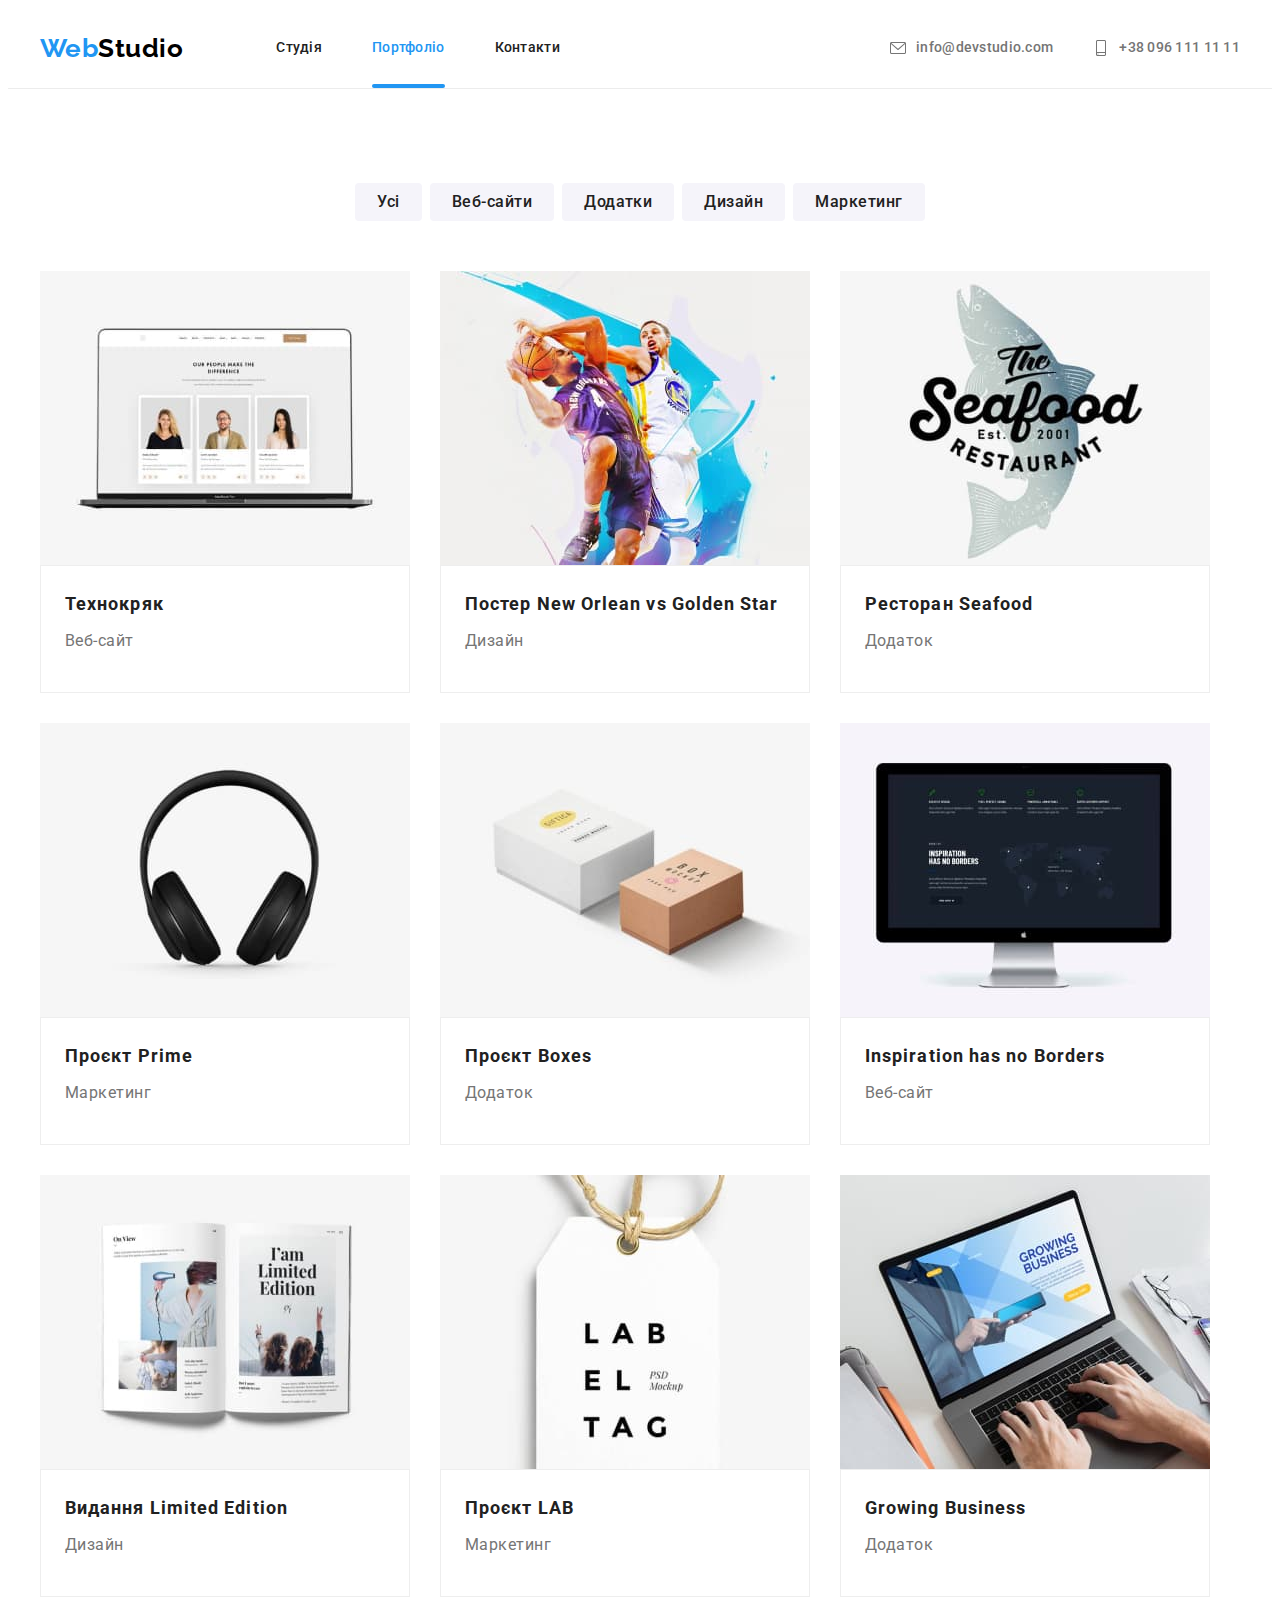
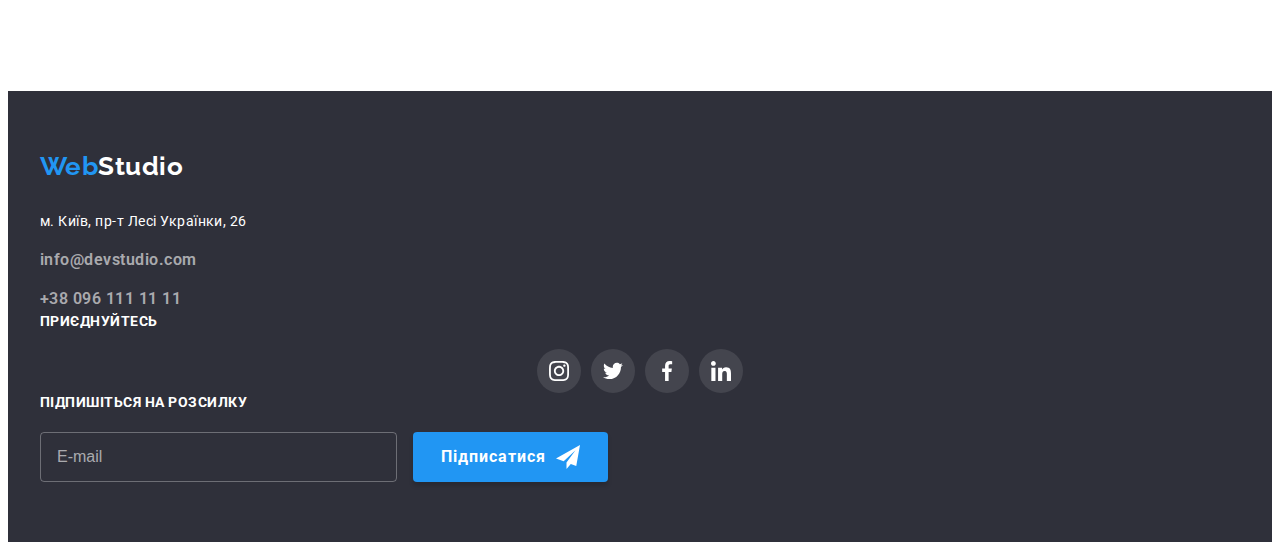
==== portfolio.html @ 21ef2dd2 "editing" ====
<!DOCTYPE html>
<html lang="uk">
  <head>
    <meta charset="UTF-8" />
    <meta http-equiv="X-UA-Compatible" content="IE=edge" />
    <meta name="viewport" content="width=device-width, initial-scale=1.0" />
    <title>Портфоліо</title>
    <link rel="preconnect" href="https://fonts.googleapis.com" />
    <link rel="preconnect" href="https://fonts.gstatic.com" crossorigin />
    <link
      href="https://fonts.googleapis.com/css2?family=Raleway:wght@700&family=Roboto:wght@400;500;700;900&display=swap"
      rel="stylesheet"
    />
    <link
      rel="stylesheet"
      href="https://cdnjs.cloudflare.com/ajax/libs/modern-normalize/1.1.0/modern-normalize.min.css"
      integrity="sha512-wpPYUAdjBVSE4KJnH1VR1HeZfpl1ub8YT/NKx4PuQ5NmX2tKuGu6U/JRp5y+Y8XG2tV+wKQpNHVUX03MfMFn9Q=="
      crossorigin="anonymous"
      referrerpolicy="no-referrer"
    />
    <link rel="stylesheet" href="./css/main.min.css" />
  </head>
  <body>
    <header class="header header--line">
      <div class="container">
        <div class="header__container">
          <nav class="header__nav">
            <a href="./index.html" class="logo"
              >Web<span class="logo__header">Studio</span></a
            >
            <ul class="header__menu">
              <li>
                <a href="./index.html" class="link header__link">Студія</a>
              </li>
              <li>
                <a
                  href="./portfolio.html"
                  class="link header__link header__link--сurrent"
                  >Портфоліо</a
                >
              </li>
              <li><a href="#" class="link header__link">Контакти</a></li>
            </ul>
          </nav>
          <ul class="header__contact">
            <li>
              <a href="mailto:info@devstudio.com" class="link link__contact">
                <svg class="header__icon" width="16" height="32">
                  <use href="./images/icons.svg#icon-envelope"></use>
                </svg>
                info@devstudio.com</a
              >
            </li>
            <li>
              <a href="tel:+380961111111" class="link link__contact">
                <svg class="header__icon" width="16" height="32">
                  <use href="./images/icons.svg#icon-smartphone"></use>
                </svg>
                +38 096 111 11 11</a
              >
            </li>
          </ul>
        </div>
      </div>
    </header>
    <main>
      <section class="section">
        <div class="container">
          <div class="portfolio">
            <h1 class="visually-hidden">Портфоліо</h1>
            <ul class="portfolio__filter">
              <li>
                <button type="button" class="portfolio__item">Усі</button>
              </li>
              <li>
                <button type="button" class="portfolio__item">Веб-сайти</button>
              </li>
              <li>
                <button type="button" class="portfolio__item">Додатки</button>
              </li>
              <li>
                <button type="button" class="portfolio__item">Дизайн</button>
              </li>
              <li>
                <button type="button" class="portfolio__item">Маркетинг</button>
              </li>
            </ul>
            <ul class="portfolio__list">
              <li>
                <a class="portfolio-link" href="">
                  <div class="portfolio-link__thumb">
                    <img
                      src="./images/laptop.jpg"
                      alt="Головна сторінка сайту на екрані ноутбуку"
                      width="370"
                      height="294"
                    />
                    <div class="portfolio-link__overlay">
                      <p>
                        Ресурс пропонує комплексні пропозиції з різним рівнем
                        функціоналу та сервісів. Все це дозволить відвідувачу
                        отримати вичерпні відомості про компанію чи приватну
                        особу.
                      </p>
                    </div>
                  </div>
                  <div class="portfolio-link__description">
                    <h2 class="portfolio-link__title">Технокряк</h2>
                    <p class="text text--broad-line">Веб-сайт</p>
                  </div>
                </a>
              </li>
              <li>
                <a class="portfolio-link" href="">
                  <div class="portfolio-link__thumb">
                    <img
                      src="./images/poster.jpg"
                      alt="Постер із зображенням двох баскетболістів"
                      width="370"
                      height="294"
                    />
                    <div class="portfolio-link__overlay">
                      <p>
                        Ресурс пропонує комплексні пропозиції з різним рівнем
                        функціоналу та сервісів. Все це дозволить відвідувачу
                        отримати вичерпні відомості про компанію чи приватну
                        особу.
                      </p>
                    </div>
                  </div>
                  <div class="portfolio-link__description">
                    <h2 class="portfolio-link__title">
                      Постер New Orlean vs Golden Star
                    </h2>
                    <p class="text text--broad-line">Дизайн</p>
                  </div>
                </a>
              </li>
              <li>
                <a class="portfolio-link" href="">
                  <div class="portfolio-link__thumb">
                    <img
                      src="./images/seafood.jpg"
                      alt="Логотип ресторану"
                      width="370"
                      height="294"
                    />
                    <div class="portfolio-link__overlay">
                      <p>
                        Ресурс пропонує комплексні пропозиції з різним рівнем
                        функціоналу та сервісів. Все це дозволить відвідувачу
                        отримати вичерпні відомості про компанію чи приватну
                        особу.
                      </p>
                    </div>
                  </div>
                  <div class="portfolio-link__description">
                    <h2 class="portfolio-link__title">Ресторан Seafood</h2>
                    <p class="text text--broad-line">Додаток</p>
                  </div>
                </a>
              </li>
              <li>
                <a class="portfolio-link" href="">
                  <div class="portfolio-link__thumb">
                    <img
                      src="./images/headphones.jpg"
                      alt="Навушники"
                      width="370"
                      height="294"
                    />
                    <div class="portfolio-link__overlay">
                      <p>
                        Ресурс пропонує комплексні пропозиції з різним рівнем
                        функціоналу та сервісів. Все це дозволить відвідувачу
                        отримати вичерпні відомості про компанію чи приватну
                        особу.
                      </p>
                    </div>
                  </div>
                  <div class="portfolio-link__description">
                    <h2 class="portfolio-link__title">Проєкт Prime</h2>
                    <p class="text text--broad-line">Маркетинг</p>
                  </div>
                </a>
              </li>
              <li>
                <a class="portfolio-link" href="">
                  <div class="portfolio-link__thumb">
                    <img
                      src="./images/boxees.jpg"
                      alt="Дві картонні коробочки"
                      width="370"
                      height="294"
                    />
                    <div class="portfolio-link__overlay">
                      <p>
                        Ресурс пропонує комплексні пропозиції з різним рівнем
                        функціоналу та сервісів. Все це дозволить відвідувачу
                        отримати вичерпні відомості про компанію чи приватну
                        особу.
                      </p>
                    </div>
                  </div>
                  <div class="portfolio-link__description">
                    <h2 class="portfolio-link__title">Проєкт Boxes</h2>
                    <p class="text text--broad-line">Додаток</p>
                  </div>
                </a>
              </li>
              <li>
                <a class="portfolio-link" href="">
                  <div class="portfolio-link__thumb">
                    <img
                      src="./images/monitor.jpg"
                      alt="Веб-сайт зображений на моніторі"
                      width="370"
                      height="294"
                    />
                    <div class="portfolio-link__overlay">
                      <p>
                        Ресурс пропонує комплексні пропозиції з різним рівнем
                        функціоналу та сервісів. Все це дозволить відвідувачу
                        отримати вичерпні відомості про компанію чи приватну
                        особу.
                      </p>
                    </div>
                  </div>
                  <div class="portfolio-link__description">
                    <h2 class="portfolio-link__title">
                      Inspiration has no Borders
                    </h2>
                    <p class="text text--broad-line">Веб-сайт</p>
                  </div>
                </a>
              </li>
              <li>
                <a class="portfolio-link" href="">
                  <div class="portfolio-link__thumb">
                    <img
                      src="./images/journal.jpg"
                      alt="Відкритий журнал"
                      width="370"
                      height="294"
                    />
                    <div class="portfolio-link__overlay">
                      <p>
                        Ресурс пропонує комплексні пропозиції з різним рівнем
                        функціоналу та сервісів. Все це дозволить відвідувачу
                        отримати вичерпні відомості про компанію чи приватну
                        особу.
                      </p>
                    </div>
                  </div>
                  <div class="portfolio-link__description">
                    <h2 class="portfolio-link__title">
                      Видання Limited Edition
                    </h2>
                    <p class="text text--broad-line">Дизайн</p>
                  </div>
                </a>
              </li>
              <li>
                <a class="portfolio-link" href="">
                  <div class="portfolio-link__thumb">
                    <img
                      src="./images/label.jpg"
                      alt="Біла етикетка"
                      width="370"
                      height="294"
                    />
                    <div class="portfolio-link__overlay">
                      <p>
                        Ресурс пропонує комплексні пропозиції з різним рівнем
                        функціоналу та сервісів. Все це дозволить відвідувачу
                        отримати вичерпні відомості про компанію чи приватну
                        особу.
                      </p>
                    </div>
                  </div>
                  <div class="portfolio-link__description">
                    <h2 class="portfolio-link__title">Проєкт LAB</h2>
                    <p class="text text--broad-line">Маркетинг</p>
                  </div>
                </a>
              </li>
              <li>
                <a class="portfolio-link" href="">
                  <div class="portfolio-link__thumb">
                    <img
                      src="./images/notebook.jpg"
                      alt="Відкритий ноутбук"
                      width="370"
                      height="294"
                    />
                    <div class="portfolio-link__overlay">
                      <p>
                        Ресурс пропонує комплексні пропозиції з різним рівнем
                        функціоналу та сервісів. Все це дозволить відвідувачу
                        отримати вичерпні відомості про компанію чи приватну
                        особу.
                      </p>
                    </div>
                  </div>
                  <div class="portfolio-link__description">
                    <h2 class="portfolio-link__title">Growing Business</h2>
                    <p class="text text--broad-line">Додаток</p>
                  </div>
                </a>
              </li>
            </ul>
          </div>
        </div>
      </section>
    </main>
    <footer class="footer">
      <div class="container footer__container">
        <div class="footer__adress">
          <a href="./index.html" class="logo footer__logo"
            >Web<span class="logo__footer">Studio</span></a
          >
          <address>
            <ul>
              <li class="footer__item">
                <a
                  href="https://www.google.com.ua/maps/place/%D0%B1%D1%83%D0%BB.+%D0%9B%D0%B5%D1%81%D0%B8+%D0%A3%D0%BA%D1%80%D0%B0%D0%B8%D0%BD%D0%BA%D0%B8,+26,+%D0%9A%D0%B8%D0%B5%D0%B2,+02000/@50.4265807,30.5361918,17z/data=!3m1!4b1!4m5!3m4!1s0x40d4cf0e033ecbe9:0x57a4dffefec77da0!8m2!3d50.4265807!4d30.5383858?hl=ru"
                  target="_blank"
                  rel="noopener noreferrer nofollow"
                  class="link link--white"
                  >м. Київ, пр-т Лесі Українки, 26</a
                >
              </li>
              <li class="footer__item">
                <a href="mailto:info@devstudio.com" class="link link--grey"
                  >info@devstudio.com</a
                >
              </li>
              <li class="footer__item">
                <a href="tel:+380961111111" class="link link--grey"
                  >+38 096 111 11 11</a
                >
              </li>
            </ul>
          </address>
        </div>
        <div class="footer-social">
          <p class="footer-description">Приєднуйтесь</p>
          <ul class="social-list">
            <li>
              <a class="icon icon--white" href="#">
                <svg width="20" height="20">
                  <use href="./images/icons.svg#icon-instagram"></use>
                </svg>
              </a>
            </li>
            <li>
              <a class="icon icon--white" href="">
                <svg width="20" height="20">
                  <use href="./images/icons.svg#icon-twitter"></use>
                </svg>
              </a>
            </li>
            <li>
              <a class="icon icon--white" href="">
                <svg width="20" height="20">
                  <use href="./images/icons.svg#icon-facebook"></use>
                </svg>
              </a>
            </li>
            <li>
              <a class="icon icon--white" href="">
                <svg width="20" height="20">
                  <use href="./images/icons.svg#icon-linkedin"></use>
                </svg>
              </a>
            </li>
          </ul>
        </div>
        <form>
          <label for="subscribe" class="footer-description"
            >Підпишіться на розсилку</label
          >
          <div class="subscribe-form">
            <input
              id="subscribe"
              type="email"
              name="email"
              placeholder="E-mail"
              class="subscribe-form__field"
            />
            <div class="button-container">
              <button
                class="primary-button primary-button--footer"
                type="submit"
              >
                Підписатися
              </button>
              <svg class="subscribe-form__icon" width="24" height="24">
                <use href="./images/icons.svg#icon-send"></use>
              </svg>
            </div>
          </div>
        </form>
      </div>
    </footer>
  </body>
</html>
---- css/main.min.css ----
:root{--color-primary: #212121;--color-secondary: #757575;--color-accent: #2196f3;--color-background: #ffffff;--white-accent: #ffffff;--secondary-background: #2f303a;--black-logo: #000;--button-background: #f5f4fa;--color-icon: #AFB1B8}.is-hidden{opacity:0;visibility:hidden;pointer-events:none}.is-hidden .modal{-webkit-transform:translate(-50%, -50%) scale(0.9);transform:translate(-50%, -50%) scale(0.9)}.visually-hidden{position:absolute;white-space:nowrap;width:1px;height:1px;overflow:hidden;border:0;padding:0;clip:rect(0 0 0 0);-webkit-clip-path:inset(50%);clip-path:inset(50%);margin:-1px}body{color:var(--color-primary);font-family:"Roboto",sans-serif;font-size:16px;font-weight:600;background-color:var(--color-background);line-height:1.17;letter-spacing:.03em}img{display:block;max-width:100%;height:auto}ul{margin:0;padding:0;list-style-type:none}h1,h2,h3,p{margin-top:0}.advantages__title{font-size:14px;text-transform:uppercase;margin-bottom:10px}.advantages__description{color:var(--color-secondary);font-size:14px;font-weight:initial;line-height:1.71;margin-bottom:0}.container{width:1200px;margin:0 auto;padding-left:15px;padding-right:15px}.subscribe-form{margin-top:20px}.subscribe-form__icon{position:absolute;right:28px;top:50%;-webkit-transform:translateY(-50%);transform:translateY(-50%);fill:var(--white-accent)}.subscribe-form__field{-webkit-box-sizing:border-box;box-sizing:border-box;color:var(--white-accent);padding:15px 16px;width:357px;height:50px;border:1px solid rgba(255,255,255,.3);border-radius:4px;background-color:inherit;margin-right:12px}.subscribe-form__field::-webkit-input-placeholder{font-size:16px;color:rgba(255,255,255,.6)}.subscribe-form__field::-moz-placeholder{font-size:16px;color:rgba(255,255,255,.6)}.subscribe-form__field:-ms-input-placeholder{font-size:16px;color:rgba(255,255,255,.6)}.subscribe-form__field::-ms-input-placeholder{font-size:16px;color:rgba(255,255,255,.6)}.subscribe-form__field::placeholder{font-size:16px;color:rgba(255,255,255,.6)}.service-form__label{font-size:12px;font-weight:400;margin-bottom:4px;letter-spacing:.01em;color:var(--color-secondary);display:block}.service-form__textarea{resize:none;min-height:120px;width:448px;padding:12px 16px;border:1px solid rgba(33,33,33,.2);border-radius:4px;margin-bottom:20px;-webkit-transition:border-color 250ms cubic-bezier(0.4, 0, 0.2, 1);transition:border-color 250ms cubic-bezier(0.4, 0, 0.2, 1)}.service-form__textarea:focus{border-color:var(--color-accent);outline:none}.service-form__textarea::-webkit-input-placeholder{font-size:12px;color:rgba(117,117,117,.5);line-height:1.17;letter-spacing:.01em}.service-form__textarea::-moz-placeholder{font-size:12px;color:rgba(117,117,117,.5);line-height:1.17;letter-spacing:.01em}.service-form__textarea:-ms-input-placeholder{font-size:12px;color:rgba(117,117,117,.5);line-height:1.17;letter-spacing:.01em}.service-form__textarea::-ms-input-placeholder{font-size:12px;color:rgba(117,117,117,.5);line-height:1.17;letter-spacing:.01em}.service-form__textarea::placeholder{font-size:12px;color:rgba(117,117,117,.5);line-height:1.17;letter-spacing:.01em}.service-form__field{position:relative;margin-bottom:10px}.service-form__icon{position:absolute;top:50%;-webkit-transform:translateY(-50%);transform:translateY(-50%);left:15px;fill:var(--color-primary);-webkit-transition:fill 250ms cubic-bezier(0.4, 0, 0.2, 1);transition:fill 250ms cubic-bezier(0.4, 0, 0.2, 1)}.service-form__input{min-height:40px;width:100%;border:1px solid rgba(33,33,33,.2);border-radius:4px;padding-left:42px;-webkit-transition:border-color 250ms cubic-bezier(0.4, 0, 0.2, 1);transition:border-color 250ms cubic-bezier(0.4, 0, 0.2, 1)}.service-form__input:focus{border-color:var(--color-accent);outline:none}.service-form__input:focus+.service-form__icon{fill:var(--color-accent)}.header--line{border-bottom:1px solid #ececec}.header__container{display:-webkit-box;display:-ms-flexbox;display:flex;-webkit-box-pack:justify;-ms-flex-pack:justify;justify-content:space-between}.header__nav,.header__contact{display:-webkit-box;display:-ms-flexbox;display:flex;-webkit-box-align:center;-ms-flex-align:center;align-items:center}.header__menu{display:-webkit-box;display:-ms-flexbox;display:flex;gap:50px}.header__contact{gap:40px}.header__link{padding:32px 0;display:block;position:relative;color:var(--color-primary)}.header__link--сurrent::after{position:absolute;content:"";bottom:0;left:0;width:100%;height:4px;background-color:var(--color-accent);border-radius:2px}.header__link,.link__contact{font-size:14px;font-weight:500;line-height:1.14;letter-spacing:.02em}.portfolio__item{background-color:var(--button-background);color:var(--color-primary);font-size:inherit;font-family:inherit;font-weight:500;line-height:1.62;letter-spacing:inherit;border-radius:4px;border:none;cursor:pointer;padding:6px 22px;-webkit-transition:background-color 250ms cubic-bezier(0.4, 0, 0.2, 1),color 250ms cubic-bezier(0.4, 0, 0.2, 1),-webkit-box-shadow 250ms cubic-bezier(0.4, 0, 0.2, 1);transition:background-color 250ms cubic-bezier(0.4, 0, 0.2, 1),color 250ms cubic-bezier(0.4, 0, 0.2, 1),-webkit-box-shadow 250ms cubic-bezier(0.4, 0, 0.2, 1);transition:background-color 250ms cubic-bezier(0.4, 0, 0.2, 1),color 250ms cubic-bezier(0.4, 0, 0.2, 1),box-shadow 250ms cubic-bezier(0.4, 0, 0.2, 1);transition:background-color 250ms cubic-bezier(0.4, 0, 0.2, 1),color 250ms cubic-bezier(0.4, 0, 0.2, 1),box-shadow 250ms cubic-bezier(0.4, 0, 0.2, 1),-webkit-box-shadow 250ms cubic-bezier(0.4, 0, 0.2, 1)}.portfolio__item:hover,.portfolio__item:focus{background-color:var(--color-accent);color:var(--white-accent);-webkit-box-shadow:0px 3px 1px rgba(0,0,0,.1),0px 1px 2px rgba(0,0,0,.08),0px 2px 2px rgba(0,0,0,.12);box-shadow:0px 3px 1px rgba(0,0,0,.1),0px 1px 2px rgba(0,0,0,.08),0px 2px 2px rgba(0,0,0,.12)}.portfolio__filter{margin-bottom:50px;display:-webkit-box;display:-ms-flexbox;display:flex;gap:8px;-webkit-box-pack:center;-ms-flex-pack:center;justify-content:center}.portfolio__list{display:-webkit-box;display:-ms-flexbox;display:flex;-ms-flex-wrap:wrap;flex-wrap:wrap;gap:30px}.portfolio-link{text-decoration:inherit;color:inherit;display:block;-webkit-transition:-webkit-box-shadow 250ms cubic-bezier(0.4, 0, 0.2, 1);transition:-webkit-box-shadow 250ms cubic-bezier(0.4, 0, 0.2, 1);transition:box-shadow 250ms cubic-bezier(0.4, 0, 0.2, 1);transition:box-shadow 250ms cubic-bezier(0.4, 0, 0.2, 1), -webkit-box-shadow 250ms cubic-bezier(0.4, 0, 0.2, 1)}.portfolio-link__description{position:relative;padding:20px 24px;border:1px solid #eee}.portfolio-link__title{font-size:18px;line-height:2;letter-spacing:.06em;margin-bottom:4px}.portfolio-link:hover,.portfolio-link:focus{-webkit-box-shadow:0px 1px 1px rgba(0,0,0,.12),0px 4px 4px rgba(0,0,0,.06),1px 4px 6px rgba(0,0,0,.16);box-shadow:0px 1px 1px rgba(0,0,0,.12),0px 4px 4px rgba(0,0,0,.06),1px 4px 6px rgba(0,0,0,.16)}.portfolio-link__thumb{position:relative;overflow:hidden}.portfolio-link__overlay{position:absolute;font-size:18px;font-weight:400;line-height:1.55;color:var(--white-accent);margin-bottom:0;left:0;top:0;height:100%;width:100%;padding:63px 24px;background-color:rgba(33,150,243,.9);-webkit-transform:translateY(100%);transform:translateY(100%);-webkit-transition:opacity 250ms cubic-bezier(0.4, 0, 0.2, 1),-webkit-transform 250ms cubic-bezier(0.4, 0, 0.2, 1);transition:opacity 250ms cubic-bezier(0.4, 0, 0.2, 1),-webkit-transform 250ms cubic-bezier(0.4, 0, 0.2, 1);transition:transform 250ms cubic-bezier(0.4, 0, 0.2, 1),opacity 250ms cubic-bezier(0.4, 0, 0.2, 1);transition:transform 250ms cubic-bezier(0.4, 0, 0.2, 1),opacity 250ms cubic-bezier(0.4, 0, 0.2, 1),-webkit-transform 250ms cubic-bezier(0.4, 0, 0.2, 1);opacity:0}.portfolio-link:hover .portfolio-link__overlay{-webkit-transform:translateY(0);transform:translateY(0);opacity:1}.text--broad-line{line-height:1.88}.section{padding:94px 0;background-color:var(--color-background)}.team__description{padding:30px 0}.team__item{background-color:var(--color-background);-webkit-box-shadow:0px 1px 3px rgba(0,0,0,.12),0px 1px 1px rgba(0,0,0,.14),0px 2px 1px rgba(0,0,0,.2);box-shadow:0px 1px 3px rgba(0,0,0,.12),0px 1px 1px rgba(0,0,0,.14),0px 2px 1px rgba(0,0,0,.2);border-radius:0px 0px 4px 4px;text-align:center}.team__title{font-weight:500;font-size:16px;margin-bottom:10px}.section--background-different{background-color:var(--button-background)}.title{font-size:36px;text-align:center;margin-bottom:50px}.text{color:var(--color-secondary);font-weight:400;margin-bottom:16px}.work{padding-top:0}.work__item{position:relative}.work__description{position:absolute;width:100%;bottom:0;margin-bottom:0;font-size:14px;font-weight:700;line-height:1.14;text-transform:uppercase;color:var(--white-accent);padding:27px 0;text-align:center;background-color:rgba(47,48,58,.8)}.main_section{padding-top:0}.primary-button{background-color:var(--color-accent);font-size:inherit;font-family:inherit;font-weight:700;line-height:1.88;letter-spacing:.06em;padding:10px 24px;color:var(--white-accent);-webkit-box-shadow:0px 4px 4px rgba(0,0,0,.15);box-shadow:0px 4px 4px rgba(0,0,0,.15);border-radius:4px;border:none;cursor:pointer;-webkit-transition:background-color 250ms cubic-bezier(0.4, 0, 0.2, 1);transition:background-color 250ms cubic-bezier(0.4, 0, 0.2, 1)}.primary-button:hover,.primary-button:focus{background-color:#188ce8}.primary-button--form{display:block;margin:auto;width:200px}.primary-button--footer{padding:10px 62px 10px 28px}.button-close{position:absolute;top:8px;right:8px;width:30px;height:30px;border-radius:50%;border:1px solid rgba(0,0,0,.1);background-color:inherit;cursor:pointer}.button-close__icon{fill:#000;-webkit-transition:fill 250ms cubic-bezier(0.4, 0, 0.2, 1);transition:fill 250ms cubic-bezier(0.4, 0, 0.2, 1)}.button-close:hover .button-close__icon,.button-close:focus .button-close__icon{fill:var(--color-accent)}.button-container{position:relative;display:inline-block}.checkbox{position:relative;margin-bottom:30px}.checkbox__input{white-space:nowrap;width:1px;height:1px;overflow:hidden;border:0;padding:0;clip:rect(0 0 0 0);-webkit-clip-path:inset(50%);clip-path:inset(50%);margin:-1px}.checkbox__label{font-size:14px;color:var(--color-secondary);font-weight:400;line-height:1.71;position:relative;padding-left:36px;cursor:pointer}.hero{background-image:-webkit-gradient(linear, left top, right top, from(rgba(47, 48, 58, 0.4)), to(rgba(47, 48, 58, 0.4))),url(../images/banner.jpg);background-image:linear-gradient(to right, rgba(47, 48, 58, 0.4), rgba(47, 48, 58, 0.4)),url(../images/banner.jpg);background-repeat:no-repeat;margin:0 auto;background-position:center;background-size:cover;background-color:var(--secondary-background);text-align:center}.hero__title{color:var(--white-accent);text-align:center;font-weight:900;text-transform:uppercase;letter-spacing:.06em;margin:0 auto 30px}.footer{background-color:var(--secondary-background);padding:60px 0}.footer__container{-webkit-box-align:baseline;-ms-flex-align:baseline;align-items:baseline}.footer .link{line-height:1.71}.footer__item:not(:last-child){margin-bottom:12px}.footer-description{color:var(--white-accent);font-weight:700;font-size:14px;text-transform:uppercase;margin-bottom:20px}.icon{display:-webkit-box;display:-ms-flexbox;display:flex;-webkit-box-align:center;-ms-flex-align:center;align-items:center;-webkit-box-pack:center;-ms-flex-pack:center;justify-content:center;width:44px;height:44px;-webkit-transition:fill 250ms cubic-bezier(0.4, 0, 0.2, 1),background-color 250ms cubic-bezier(0.4, 0, 0.2, 1);transition:fill 250ms cubic-bezier(0.4, 0, 0.2, 1),background-color 250ms cubic-bezier(0.4, 0, 0.2, 1)}.header__icon{margin-right:10px}.header__icon:hover,.header__icon:focus{fill:currentColor}.advantages__icon{display:-webkit-box;display:-ms-flexbox;display:flex;height:120px;background-color:var(--button-background);-webkit-box-align:center;-ms-flex-align:center;align-items:center;-webkit-box-pack:center;-ms-flex-pack:center;justify-content:center;margin-bottom:30px}.icon--grey{fill:var(--color-icon);border-radius:50%}.icon--grey:hover,.icon--grey:focus{fill:var(--white-accent);background-color:var(--color-accent);border-radius:50%}.icon--white{fill:var(--white-accent);background-color:rgba(255,255,255,.1);border-radius:50%}.icon--white:hover,.icon--white:focus{background-color:var(--color-accent)}.clients__icon{display:-webkit-box;display:-ms-flexbox;display:flex;-webkit-box-pack:center;-ms-flex-pack:center;justify-content:center;-webkit-box-align:center;-ms-flex-align:center;align-items:center;height:92px;border:1px solid var(--color-icon);fill:var(--color-icon);border-radius:4px;-webkit-transition:fill 250ms cubic-bezier(0.4, 0, 0.2, 1),border 250ms cubic-bezier(0.4, 0, 0.2, 1);transition:fill 250ms cubic-bezier(0.4, 0, 0.2, 1),border 250ms cubic-bezier(0.4, 0, 0.2, 1)}.clients__icon:hover,.clients__icon:focus{fill:var(--color-accent);border:1px solid var(--color-accent)}.checkbox__icon{position:absolute;fill:rgba(0,0,0,0);border:2px solid var(--color-primary);border-radius:2px;margin:4px 0 0 12px;-webkit-transition:fill 250ms cubic-bezier(0.4, 0, 0.2, 1),background-color 250ms cubic-bezier(0.4, 0, 0.2, 1),border-color 250ms cubic-bezier(0.4, 0, 0.2, 1);transition:fill 250ms cubic-bezier(0.4, 0, 0.2, 1),background-color 250ms cubic-bezier(0.4, 0, 0.2, 1),border-color 250ms cubic-bezier(0.4, 0, 0.2, 1)}.checkbox__input:checked+.checkbox__icon{fill:var(--white-accent);background-color:var(--color-accent);border-color:var(--color-accent)}.link{text-decoration:none;font-style:normal;-webkit-transition:color 250ms cubic-bezier(0.4, 0, 0.2, 1);transition:color 250ms cubic-bezier(0.4, 0, 0.2, 1)}.link--white,.link--footer{font-size:14px;font-weight:400}.link--white{color:var(--white-accent)}.link--grey{color:rgba(255,255,255,.6)}.link__contact{color:var(--color-secondary);display:-webkit-box;display:-ms-flexbox;display:flex;-webkit-box-align:center;-ms-flex-align:center;align-items:center;fill:currentColor}.link:hover,.link:focus{color:var(--color-accent)}.header__link--сurrent{color:var(--color-accent)}.checkbox__link{color:var(--color-accent);-webkit-text-decoration-skip-ink:none;text-decoration-skip-ink:none}.main-list{display:-webkit-box;display:-ms-flexbox;display:flex;gap:30px}.social-list{display:-webkit-box;display:-ms-flexbox;display:flex;gap:10px;-webkit-box-pack:center;-ms-flex-pack:center;justify-content:center}.logo{font-family:"Raleway",sans-serif;font-size:26px;font-weight:700;line-height:1.19;color:var(--color-accent);text-decoration:none;display:block}.logo__header{color:var(--black-logo);margin-right:93px}.logo__footer{color:var(--white-accent)}.footer__logo{margin-bottom:28px}.modal{position:absolute;background-color:var(--color-background);width:100%;max-width:528px;height:100%;max-height:581px;top:50%;left:50%;padding:40px;-webkit-transform:translate(-50%, -50%) scale(1);transform:translate(-50%, -50%) scale(1);-webkit-box-shadow:0px 1px 3px rgba(0,0,0,.12),0px 1px 1px rgba(0,0,0,.14),0px 2px 1px rgba(0,0,0,.2);box-shadow:0px 1px 3px rgba(0,0,0,.12),0px 1px 1px rgba(0,0,0,.14),0px 2px 1px rgba(0,0,0,.2);border-radius:4px;-webkit-transition:visibility 250ms cubic-bezier(0.4, 0, 0.2, 1),-webkit-transform 250ms cubic-bezier(0.4, 0, 0.2, 1);transition:visibility 250ms cubic-bezier(0.4, 0, 0.2, 1),-webkit-transform 250ms cubic-bezier(0.4, 0, 0.2, 1);transition:transform 250ms cubic-bezier(0.4, 0, 0.2, 1),visibility 250ms cubic-bezier(0.4, 0, 0.2, 1);transition:transform 250ms cubic-bezier(0.4, 0, 0.2, 1),visibility 250ms cubic-bezier(0.4, 0, 0.2, 1),-webkit-transform 250ms cubic-bezier(0.4, 0, 0.2, 1)}.modal__title{text-align:center;font-size:20px;line-height:1.15;margin-bottom:12px}.backdrop{position:fixed;background-color:rgba(0,0,0,.2);top:0;left:0;width:100%;height:100%;opacity:1;-webkit-transition:opacity 250ms cubic-bezier(0.4, 0, 0.2, 1);transition:opacity 250ms cubic-bezier(0.4, 0, 0.2, 1)}/*# sourceMappingURL=main.min.css.map */
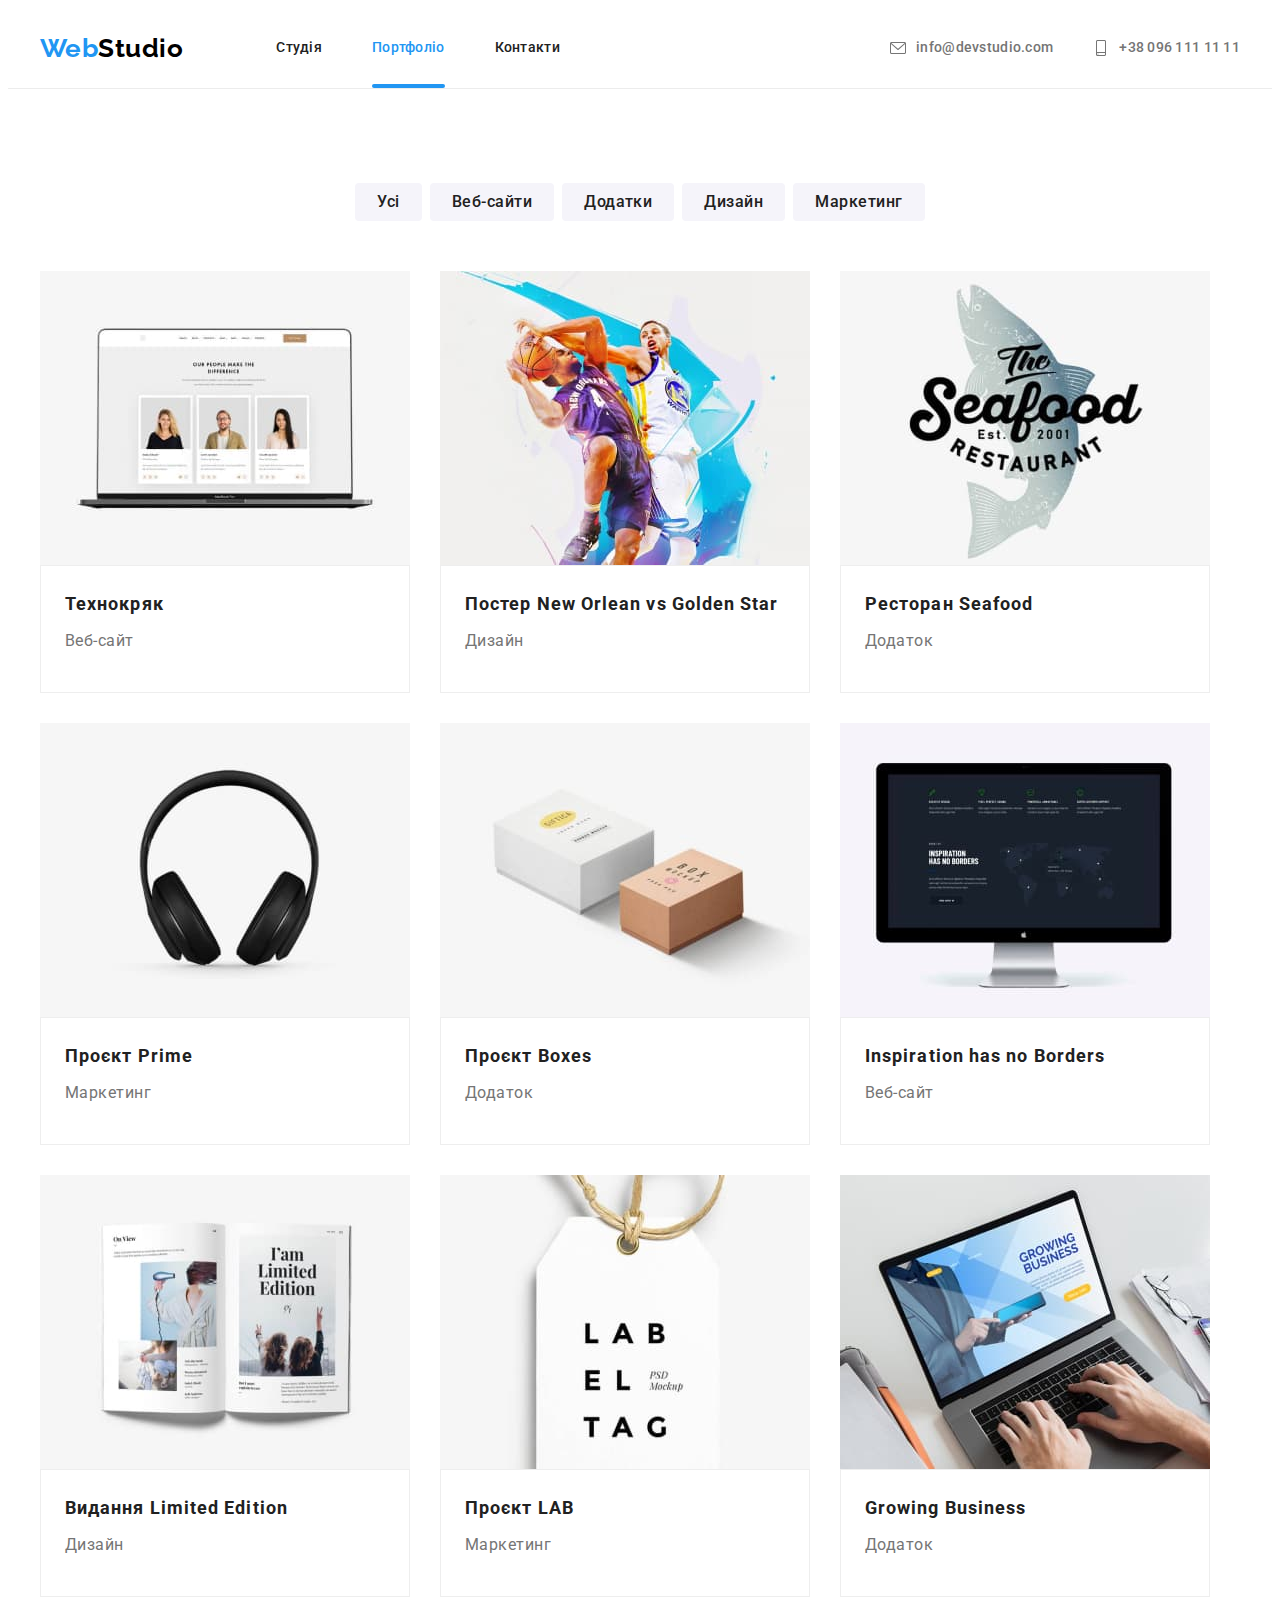
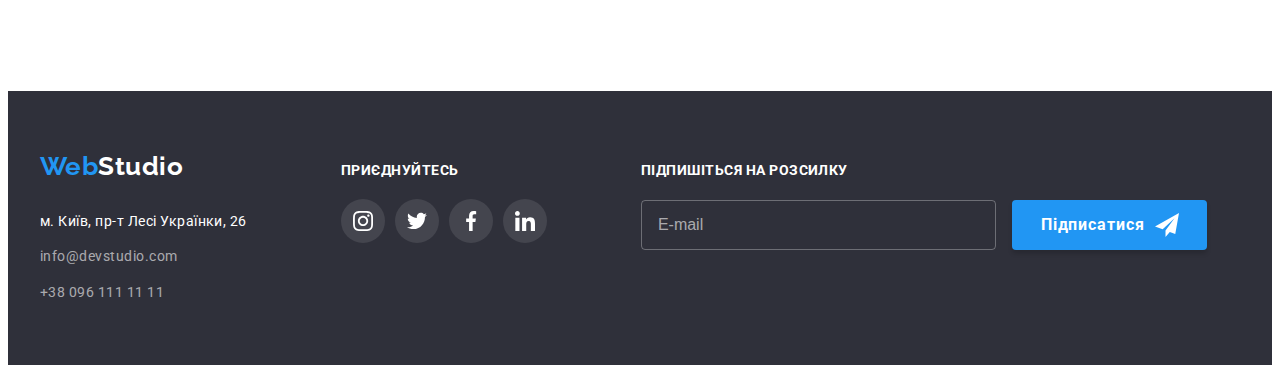
==== commit e0f5028c: "adaptive murk up" ====
--- a/portfolio.html
+++ b/portfolio.html
@@ -90,6 +90,7 @@
                 <a class="portfolio-link" href="">
                   <div class="portfolio-link__thumb">
                     <img
+                      srcset="./images/laptop.jpg 1x, ./images/laptop@2x.jpg 2x"
                       src="./images/laptop.jpg"
                       alt="Головна сторінка сайту на екрані ноутбуку"
                       width="370"
@@ -114,6 +115,7 @@
                 <a class="portfolio-link" href="">
                   <div class="portfolio-link__thumb">
                     <img
+                    srcset="./images/poster.jpg 1x, ./images/poster@2x.jpg 2x"
                       src="./images/poster.jpg"
                       alt="Постер із зображенням двох баскетболістів"
                       width="370"
@@ -140,6 +142,7 @@
                 <a class="portfolio-link" href="">
                   <div class="portfolio-link__thumb">
                     <img
+                    srcset="./images/seafood.jpg 1x, ./images/seafood@2x.jpg 2x"
                       src="./images/seafood.jpg"
                       alt="Логотип ресторану"
                       width="370"
@@ -164,6 +167,7 @@
                 <a class="portfolio-link" href="">
                   <div class="portfolio-link__thumb">
                     <img
+                    srcset="./images/headphones.jpg 1x, ./images/headphones@2x.jpg 2x"
                       src="./images/headphones.jpg"
                       alt="Навушники"
                       width="370"
@@ -188,6 +192,7 @@
                 <a class="portfolio-link" href="">
                   <div class="portfolio-link__thumb">
                     <img
+                    srcset="./images/boxees.jpg 1x, ./images/boxees@2x.jpg 2x"
                       src="./images/boxees.jpg"
                       alt="Дві картонні коробочки"
                       width="370"
@@ -212,6 +217,7 @@
                 <a class="portfolio-link" href="">
                   <div class="portfolio-link__thumb">
                     <img
+                    srcset="./images/monitor.jpg 1x, ./images/monitor@2x.jpg 2x"
                       src="./images/monitor.jpg"
                       alt="Веб-сайт зображений на моніторі"
                       width="370"
@@ -238,6 +244,7 @@
                 <a class="portfolio-link" href="">
                   <div class="portfolio-link__thumb">
                     <img
+                    srcset="./images/journal.jpg 1x, ./images/journal@2x.jpg 2x"
                       src="./images/journal.jpg"
                       alt="Відкритий журнал"
                       width="370"
@@ -264,6 +271,7 @@
                 <a class="portfolio-link" href="">
                   <div class="portfolio-link__thumb">
                     <img
+                    srcset="./images/label.jpg 1x, ./images/label@2x.jpg 2x"
                       src="./images/label.jpg"
                       alt="Біла етикетка"
                       width="370"
@@ -288,6 +296,7 @@
                 <a class="portfolio-link" href="">
                   <div class="portfolio-link__thumb">
                     <img
+                    srcset="./images/notebook.jpg 1x, ./images/notebook@2x.jpg 2x"
                       src="./images/notebook.jpg"
                       alt="Відкритий ноутбук"
                       width="370"
--- a/css/main.min.css
+++ b/css/main.min.css
@@ -1 +1 @@
-:root{--color-primary: #212121;--color-secondary: #757575;--color-accent: #2196f3;--color-background: #ffffff;--white-accent: #ffffff;--secondary-background: #2f303a;--black-logo: #000;--button-background: #f5f4fa;--color-icon: #AFB1B8}.is-hidden{opacity:0;visibility:hidden;pointer-events:none}.is-hidden .modal{-webkit-transform:translate(-50%, -50%) scale(0.9);transform:translate(-50%, -50%) scale(0.9)}.visually-hidden{position:absolute;white-space:nowrap;width:1px;height:1px;overflow:hidden;border:0;padding:0;clip:rect(0 0 0 0);-webkit-clip-path:inset(50%);clip-path:inset(50%);margin:-1px}body{color:var(--color-primary);font-family:"Roboto",sans-serif;font-size:16px;font-weight:600;background-color:var(--color-background);line-height:1.17;letter-spacing:.03em}img{display:block;max-width:100%;height:auto}ul{margin:0;padding:0;list-style-type:none}h1,h2,h3,p{margin-top:0}.advantages__title{font-size:14px;text-transform:uppercase;margin-bottom:10px}.advantages__description{color:var(--color-secondary);font-size:14px;font-weight:initial;line-height:1.71;margin-bottom:0}.container{width:1200px;margin:0 auto;padding-left:15px;padding-right:15px}.subscribe-form{margin-top:20px}.subscribe-form__icon{position:absolute;right:28px;top:50%;-webkit-transform:translateY(-50%);transform:translateY(-50%);fill:var(--white-accent)}.subscribe-form__field{-webkit-box-sizing:border-box;box-sizing:border-box;color:var(--white-accent);padding:15px 16px;width:357px;height:50px;border:1px solid rgba(255,255,255,.3);border-radius:4px;background-color:inherit;margin-right:12px}.subscribe-form__field::-webkit-input-placeholder{font-size:16px;color:rgba(255,255,255,.6)}.subscribe-form__field::-moz-placeholder{font-size:16px;color:rgba(255,255,255,.6)}.subscribe-form__field:-ms-input-placeholder{font-size:16px;color:rgba(255,255,255,.6)}.subscribe-form__field::-ms-input-placeholder{font-size:16px;color:rgba(255,255,255,.6)}.subscribe-form__field::placeholder{font-size:16px;color:rgba(255,255,255,.6)}.service-form__label{font-size:12px;font-weight:400;margin-bottom:4px;letter-spacing:.01em;color:var(--color-secondary);display:block}.service-form__textarea{resize:none;min-height:120px;width:448px;padding:12px 16px;border:1px solid rgba(33,33,33,.2);border-radius:4px;margin-bottom:20px;-webkit-transition:border-color 250ms cubic-bezier(0.4, 0, 0.2, 1);transition:border-color 250ms cubic-bezier(0.4, 0, 0.2, 1)}.service-form__textarea:focus{border-color:var(--color-accent);outline:none}.service-form__textarea::-webkit-input-placeholder{font-size:12px;color:rgba(117,117,117,.5);line-height:1.17;letter-spacing:.01em}.service-form__textarea::-moz-placeholder{font-size:12px;color:rgba(117,117,117,.5);line-height:1.17;letter-spacing:.01em}.service-form__textarea:-ms-input-placeholder{font-size:12px;color:rgba(117,117,117,.5);line-height:1.17;letter-spacing:.01em}.service-form__textarea::-ms-input-placeholder{font-size:12px;color:rgba(117,117,117,.5);line-height:1.17;letter-spacing:.01em}.service-form__textarea::placeholder{font-size:12px;color:rgba(117,117,117,.5);line-height:1.17;letter-spacing:.01em}.service-form__field{position:relative;margin-bottom:10px}.service-form__icon{position:absolute;top:50%;-webkit-transform:translateY(-50%);transform:translateY(-50%);left:15px;fill:var(--color-primary);-webkit-transition:fill 250ms cubic-bezier(0.4, 0, 0.2, 1);transition:fill 250ms cubic-bezier(0.4, 0, 0.2, 1)}.service-form__input{min-height:40px;width:100%;border:1px solid rgba(33,33,33,.2);border-radius:4px;padding-left:42px;-webkit-transition:border-color 250ms cubic-bezier(0.4, 0, 0.2, 1);transition:border-color 250ms cubic-bezier(0.4, 0, 0.2, 1)}.service-form__input:focus{border-color:var(--color-accent);outline:none}.service-form__input:focus+.service-form__icon{fill:var(--color-accent)}.header--line{border-bottom:1px solid #ececec}.header__container{display:-webkit-box;display:-ms-flexbox;display:flex;-webkit-box-pack:justify;-ms-flex-pack:justify;justify-content:space-between}.header__nav,.header__contact{display:-webkit-box;display:-ms-flexbox;display:flex;-webkit-box-align:center;-ms-flex-align:center;align-items:center}.header__menu{display:-webkit-box;display:-ms-flexbox;display:flex;gap:50px}.header__contact{gap:40px}.header__link{padding:32px 0;display:block;position:relative;color:var(--color-primary)}.header__link--сurrent::after{position:absolute;content:"";bottom:0;left:0;width:100%;height:4px;background-color:var(--color-accent);border-radius:2px}.header__link,.link__contact{font-size:14px;font-weight:500;line-height:1.14;letter-spacing:.02em}.portfolio__item{background-color:var(--button-background);color:var(--color-primary);font-size:inherit;font-family:inherit;font-weight:500;line-height:1.62;letter-spacing:inherit;border-radius:4px;border:none;cursor:pointer;padding:6px 22px;-webkit-transition:background-color 250ms cubic-bezier(0.4, 0, 0.2, 1),color 250ms cubic-bezier(0.4, 0, 0.2, 1),-webkit-box-shadow 250ms cubic-bezier(0.4, 0, 0.2, 1);transition:background-color 250ms cubic-bezier(0.4, 0, 0.2, 1),color 250ms cubic-bezier(0.4, 0, 0.2, 1),-webkit-box-shadow 250ms cubic-bezier(0.4, 0, 0.2, 1);transition:background-color 250ms cubic-bezier(0.4, 0, 0.2, 1),color 250ms cubic-bezier(0.4, 0, 0.2, 1),box-shadow 250ms cubic-bezier(0.4, 0, 0.2, 1);transition:background-color 250ms cubic-bezier(0.4, 0, 0.2, 1),color 250ms cubic-bezier(0.4, 0, 0.2, 1),box-shadow 250ms cubic-bezier(0.4, 0, 0.2, 1),-webkit-box-shadow 250ms cubic-bezier(0.4, 0, 0.2, 1)}.portfolio__item:hover,.portfolio__item:focus{background-color:var(--color-accent);color:var(--white-accent);-webkit-box-shadow:0px 3px 1px rgba(0,0,0,.1),0px 1px 2px rgba(0,0,0,.08),0px 2px 2px rgba(0,0,0,.12);box-shadow:0px 3px 1px rgba(0,0,0,.1),0px 1px 2px rgba(0,0,0,.08),0px 2px 2px rgba(0,0,0,.12)}.portfolio__filter{margin-bottom:50px;display:-webkit-box;display:-ms-flexbox;display:flex;gap:8px;-webkit-box-pack:center;-ms-flex-pack:center;justify-content:center}.portfolio__list{display:-webkit-box;display:-ms-flexbox;display:flex;-ms-flex-wrap:wrap;flex-wrap:wrap;gap:30px}.portfolio-link{text-decoration:inherit;color:inherit;display:block;-webkit-transition:-webkit-box-shadow 250ms cubic-bezier(0.4, 0, 0.2, 1);transition:-webkit-box-shadow 250ms cubic-bezier(0.4, 0, 0.2, 1);transition:box-shadow 250ms cubic-bezier(0.4, 0, 0.2, 1);transition:box-shadow 250ms cubic-bezier(0.4, 0, 0.2, 1), -webkit-box-shadow 250ms cubic-bezier(0.4, 0, 0.2, 1)}.portfolio-link__description{position:relative;padding:20px 24px;border:1px solid #eee}.portfolio-link__title{font-size:18px;line-height:2;letter-spacing:.06em;margin-bottom:4px}.portfolio-link:hover,.portfolio-link:focus{-webkit-box-shadow:0px 1px 1px rgba(0,0,0,.12),0px 4px 4px rgba(0,0,0,.06),1px 4px 6px rgba(0,0,0,.16);box-shadow:0px 1px 1px rgba(0,0,0,.12),0px 4px 4px rgba(0,0,0,.06),1px 4px 6px rgba(0,0,0,.16)}.portfolio-link__thumb{position:relative;overflow:hidden}.portfolio-link__overlay{position:absolute;font-size:18px;font-weight:400;line-height:1.55;color:var(--white-accent);margin-bottom:0;left:0;top:0;height:100%;width:100%;padding:63px 24px;background-color:rgba(33,150,243,.9);-webkit-transform:translateY(100%);transform:translateY(100%);-webkit-transition:opacity 250ms cubic-bezier(0.4, 0, 0.2, 1),-webkit-transform 250ms cubic-bezier(0.4, 0, 0.2, 1);transition:opacity 250ms cubic-bezier(0.4, 0, 0.2, 1),-webkit-transform 250ms cubic-bezier(0.4, 0, 0.2, 1);transition:transform 250ms cubic-bezier(0.4, 0, 0.2, 1),opacity 250ms cubic-bezier(0.4, 0, 0.2, 1);transition:transform 250ms cubic-bezier(0.4, 0, 0.2, 1),opacity 250ms cubic-bezier(0.4, 0, 0.2, 1),-webkit-transform 250ms cubic-bezier(0.4, 0, 0.2, 1);opacity:0}.portfolio-link:hover .portfolio-link__overlay{-webkit-transform:translateY(0);transform:translateY(0);opacity:1}.text--broad-line{line-height:1.88}.section{padding:94px 0;background-color:var(--color-background)}.team__description{padding:30px 0}.team__item{background-color:var(--color-background);-webkit-box-shadow:0px 1px 3px rgba(0,0,0,.12),0px 1px 1px rgba(0,0,0,.14),0px 2px 1px rgba(0,0,0,.2);box-shadow:0px 1px 3px rgba(0,0,0,.12),0px 1px 1px rgba(0,0,0,.14),0px 2px 1px rgba(0,0,0,.2);border-radius:0px 0px 4px 4px;text-align:center}.team__title{font-weight:500;font-size:16px;margin-bottom:10px}.section--background-different{background-color:var(--button-background)}.title{font-size:36px;text-align:center;margin-bottom:50px}.text{color:var(--color-secondary);font-weight:400;margin-bottom:16px}.work{padding-top:0}.work__item{position:relative}.work__description{position:absolute;width:100%;bottom:0;margin-bottom:0;font-size:14px;font-weight:700;line-height:1.14;text-transform:uppercase;color:var(--white-accent);padding:27px 0;text-align:center;background-color:rgba(47,48,58,.8)}.main_section{padding-top:0}.primary-button{background-color:var(--color-accent);font-size:inherit;font-family:inherit;font-weight:700;line-height:1.88;letter-spacing:.06em;padding:10px 24px;color:var(--white-accent);-webkit-box-shadow:0px 4px 4px rgba(0,0,0,.15);box-shadow:0px 4px 4px rgba(0,0,0,.15);border-radius:4px;border:none;cursor:pointer;-webkit-transition:background-color 250ms cubic-bezier(0.4, 0, 0.2, 1);transition:background-color 250ms cubic-bezier(0.4, 0, 0.2, 1)}.primary-button:hover,.primary-button:focus{background-color:#188ce8}.primary-button--form{display:block;margin:auto;width:200px}.primary-button--footer{padding:10px 62px 10px 28px}.button-close{position:absolute;top:8px;right:8px;width:30px;height:30px;border-radius:50%;border:1px solid rgba(0,0,0,.1);background-color:inherit;cursor:pointer}.button-close__icon{fill:#000;-webkit-transition:fill 250ms cubic-bezier(0.4, 0, 0.2, 1);transition:fill 250ms cubic-bezier(0.4, 0, 0.2, 1)}.button-close:hover .button-close__icon,.button-close:focus .button-close__icon{fill:var(--color-accent)}.button-container{position:relative;display:inline-block}.checkbox{position:relative;margin-bottom:30px}.checkbox__input{white-space:nowrap;width:1px;height:1px;overflow:hidden;border:0;padding:0;clip:rect(0 0 0 0);-webkit-clip-path:inset(50%);clip-path:inset(50%);margin:-1px}.checkbox__label{font-size:14px;color:var(--color-secondary);font-weight:400;line-height:1.71;position:relative;padding-left:36px;cursor:pointer}.hero{background-image:-webkit-gradient(linear, left top, right top, from(rgba(47, 48, 58, 0.4)), to(rgba(47, 48, 58, 0.4))),url(../images/banner.jpg);background-image:linear-gradient(to right, rgba(47, 48, 58, 0.4), rgba(47, 48, 58, 0.4)),url(../images/banner.jpg);background-repeat:no-repeat;margin:0 auto;background-position:center;background-size:cover;background-color:var(--secondary-background);text-align:center}.hero__title{color:var(--white-accent);text-align:center;font-weight:900;text-transform:uppercase;letter-spacing:.06em;margin:0 auto 30px}.footer{background-color:var(--secondary-background);padding:60px 0}.footer__container{-webkit-box-align:baseline;-ms-flex-align:baseline;align-items:baseline}.footer .link{line-height:1.71}.footer__item:not(:last-child){margin-bottom:12px}.footer-description{color:var(--white-accent);font-weight:700;font-size:14px;text-transform:uppercase;margin-bottom:20px}.icon{display:-webkit-box;display:-ms-flexbox;display:flex;-webkit-box-align:center;-ms-flex-align:center;align-items:center;-webkit-box-pack:center;-ms-flex-pack:center;justify-content:center;width:44px;height:44px;-webkit-transition:fill 250ms cubic-bezier(0.4, 0, 0.2, 1),background-color 250ms cubic-bezier(0.4, 0, 0.2, 1);transition:fill 250ms cubic-bezier(0.4, 0, 0.2, 1),background-color 250ms cubic-bezier(0.4, 0, 0.2, 1)}.header__icon{margin-right:10px}.header__icon:hover,.header__icon:focus{fill:currentColor}.advantages__icon{display:-webkit-box;display:-ms-flexbox;display:flex;height:120px;background-color:var(--button-background);-webkit-box-align:center;-ms-flex-align:center;align-items:center;-webkit-box-pack:center;-ms-flex-pack:center;justify-content:center;margin-bottom:30px}.icon--grey{fill:var(--color-icon);border-radius:50%}.icon--grey:hover,.icon--grey:focus{fill:var(--white-accent);background-color:var(--color-accent);border-radius:50%}.icon--white{fill:var(--white-accent);background-color:rgba(255,255,255,.1);border-radius:50%}.icon--white:hover,.icon--white:focus{background-color:var(--color-accent)}.clients__icon{display:-webkit-box;display:-ms-flexbox;display:flex;-webkit-box-pack:center;-ms-flex-pack:center;justify-content:center;-webkit-box-align:center;-ms-flex-align:center;align-items:center;height:92px;border:1px solid var(--color-icon);fill:var(--color-icon);border-radius:4px;-webkit-transition:fill 250ms cubic-bezier(0.4, 0, 0.2, 1),border 250ms cubic-bezier(0.4, 0, 0.2, 1);transition:fill 250ms cubic-bezier(0.4, 0, 0.2, 1),border 250ms cubic-bezier(0.4, 0, 0.2, 1)}.clients__icon:hover,.clients__icon:focus{fill:var(--color-accent);border:1px solid var(--color-accent)}.checkbox__icon{position:absolute;fill:rgba(0,0,0,0);border:2px solid var(--color-primary);border-radius:2px;margin:4px 0 0 12px;-webkit-transition:fill 250ms cubic-bezier(0.4, 0, 0.2, 1),background-color 250ms cubic-bezier(0.4, 0, 0.2, 1),border-color 250ms cubic-bezier(0.4, 0, 0.2, 1);transition:fill 250ms cubic-bezier(0.4, 0, 0.2, 1),background-color 250ms cubic-bezier(0.4, 0, 0.2, 1),border-color 250ms cubic-bezier(0.4, 0, 0.2, 1)}.checkbox__input:checked+.checkbox__icon{fill:var(--white-accent);background-color:var(--color-accent);border-color:var(--color-accent)}.link{text-decoration:none;font-style:normal;-webkit-transition:color 250ms cubic-bezier(0.4, 0, 0.2, 1);transition:color 250ms cubic-bezier(0.4, 0, 0.2, 1)}.link--white,.link--footer{font-size:14px;font-weight:400}.link--white{color:var(--white-accent)}.link--grey{color:rgba(255,255,255,.6)}.link__contact{color:var(--color-secondary);display:-webkit-box;display:-ms-flexbox;display:flex;-webkit-box-align:center;-ms-flex-align:center;align-items:center;fill:currentColor}.link:hover,.link:focus{color:var(--color-accent)}.header__link--сurrent{color:var(--color-accent)}.checkbox__link{color:var(--color-accent);-webkit-text-decoration-skip-ink:none;text-decoration-skip-ink:none}.main-list{display:-webkit-box;display:-ms-flexbox;display:flex;gap:30px}.social-list{display:-webkit-box;display:-ms-flexbox;display:flex;gap:10px;-webkit-box-pack:center;-ms-flex-pack:center;justify-content:center}.logo{font-family:"Raleway",sans-serif;font-size:26px;font-weight:700;line-height:1.19;color:var(--color-accent);text-decoration:none;display:block}.logo__header{color:var(--black-logo);margin-right:93px}.logo__footer{color:var(--white-accent)}.footer__logo{margin-bottom:28px}.modal{position:absolute;background-color:var(--color-background);width:100%;max-width:528px;height:100%;max-height:581px;top:50%;left:50%;padding:40px;-webkit-transform:translate(-50%, -50%) scale(1);transform:translate(-50%, -50%) scale(1);-webkit-box-shadow:0px 1px 3px rgba(0,0,0,.12),0px 1px 1px rgba(0,0,0,.14),0px 2px 1px rgba(0,0,0,.2);box-shadow:0px 1px 3px rgba(0,0,0,.12),0px 1px 1px rgba(0,0,0,.14),0px 2px 1px rgba(0,0,0,.2);border-radius:4px;-webkit-transition:visibility 250ms cubic-bezier(0.4, 0, 0.2, 1),-webkit-transform 250ms cubic-bezier(0.4, 0, 0.2, 1);transition:visibility 250ms cubic-bezier(0.4, 0, 0.2, 1),-webkit-transform 250ms cubic-bezier(0.4, 0, 0.2, 1);transition:transform 250ms cubic-bezier(0.4, 0, 0.2, 1),visibility 250ms cubic-bezier(0.4, 0, 0.2, 1);transition:transform 250ms cubic-bezier(0.4, 0, 0.2, 1),visibility 250ms cubic-bezier(0.4, 0, 0.2, 1),-webkit-transform 250ms cubic-bezier(0.4, 0, 0.2, 1)}.modal__title{text-align:center;font-size:20px;line-height:1.15;margin-bottom:12px}.backdrop{position:fixed;background-color:rgba(0,0,0,.2);top:0;left:0;width:100%;height:100%;opacity:1;-webkit-transition:opacity 250ms cubic-bezier(0.4, 0, 0.2, 1);transition:opacity 250ms cubic-bezier(0.4, 0, 0.2, 1)}/*# sourceMappingURL=main.min.css.map */+:root{--color-primary: #212121;--color-secondary: #757575;--color-accent: #2196f3;--color-background: #ffffff;--white-accent: #ffffff;--secondary-background: #2f303a;--black-logo: #000;--button-background: #f5f4fa;--color-icon: #AFB1B8}.is-hidden{opacity:0;visibility:hidden;pointer-events:none}.is-hidden .modal{-webkit-transform:translate(-50%, -50%) scale(0.9);transform:translate(-50%, -50%) scale(0.9)}.visually-hidden{position:absolute;white-space:nowrap;width:1px;height:1px;overflow:hidden;border:0;padding:0;clip:rect(0 0 0 0);-webkit-clip-path:inset(50%);clip-path:inset(50%);margin:-1px}body{color:var(--color-primary);font-family:"Roboto",sans-serif;font-size:16px;font-weight:600;background-color:var(--color-background);line-height:1.17;letter-spacing:.03em}img{display:block;max-width:100%;height:auto}ul{margin:0;padding:0;list-style-type:none}h1,h2,h3,p{margin-top:0}.advantages__title{font-size:14px;text-transform:uppercase;margin-bottom:10px;text-align:center}@media(min-width: 768px){.advantages__title{text-align:start}}.advantages__description{color:var(--color-secondary);font-size:14px;font-weight:initial;line-height:1.71;margin-bottom:0}.container{margin:0 auto;padding-left:15px;padding-right:15px}@media(min-width: 1200px){.container{width:1200px}}.subscribe-form{margin-top:20px}.subscribe-form__icon{position:absolute;right:28px;top:50%;-webkit-transform:translateY(-50%);transform:translateY(-50%);fill:var(--white-accent)}.subscribe-form__field{-webkit-box-sizing:border-box;box-sizing:border-box;color:var(--white-accent);padding:15px 16px;width:100%;height:50px;border:1px solid rgba(255,255,255,.3);border-radius:4px;background-color:inherit}@media(min-width: 768px){.subscribe-form__field{width:450px;display:block}}@media(max-width: 1199px){.subscribe-form__field{margin:0 auto 20px auto}}.subscribe-form__field::-webkit-input-placeholder{font-size:16px;color:rgba(255,255,255,.6)}.subscribe-form__field::-moz-placeholder{font-size:16px;color:rgba(255,255,255,.6)}.subscribe-form__field:-ms-input-placeholder{font-size:16px;color:rgba(255,255,255,.6)}.subscribe-form__field::-ms-input-placeholder{font-size:16px;color:rgba(255,255,255,.6)}.subscribe-form__field::placeholder{font-size:16px;color:rgba(255,255,255,.6)}@media(min-width: 1200px){.subscribe-form__field{width:355px;display:inline-block;margin-right:12px}}.service-form__label{font-size:12px;font-weight:400;margin-bottom:4px;letter-spacing:.01em;color:var(--color-secondary);display:block}.service-form__textarea{resize:none;min-height:120px;width:100%;padding:12px 16px;border:1px solid rgba(33,33,33,.2);border-radius:4px;margin-bottom:20px;-webkit-transition:border-color 250ms cubic-bezier(0.4, 0, 0.2, 1);transition:border-color 250ms cubic-bezier(0.4, 0, 0.2, 1)}.service-form__textarea:focus{border-color:var(--color-accent);outline:none}.service-form__textarea::-webkit-input-placeholder{font-size:12px;color:rgba(117,117,117,.5);line-height:1.17;letter-spacing:.01em}.service-form__textarea::-moz-placeholder{font-size:12px;color:rgba(117,117,117,.5);line-height:1.17;letter-spacing:.01em}.service-form__textarea:-ms-input-placeholder{font-size:12px;color:rgba(117,117,117,.5);line-height:1.17;letter-spacing:.01em}.service-form__textarea::-ms-input-placeholder{font-size:12px;color:rgba(117,117,117,.5);line-height:1.17;letter-spacing:.01em}.service-form__textarea::placeholder{font-size:12px;color:rgba(117,117,117,.5);line-height:1.17;letter-spacing:.01em}.service-form__field{position:relative;margin-bottom:10px}.service-form__icon{position:absolute;top:50%;-webkit-transform:translateY(-50%);transform:translateY(-50%);left:15px;fill:var(--color-primary);-webkit-transition:fill 250ms cubic-bezier(0.4, 0, 0.2, 1);transition:fill 250ms cubic-bezier(0.4, 0, 0.2, 1)}.service-form__input{min-height:40px;width:100%;border:1px solid rgba(33,33,33,.2);border-radius:4px;padding-left:42px;-webkit-transition:border-color 250ms cubic-bezier(0.4, 0, 0.2, 1);transition:border-color 250ms cubic-bezier(0.4, 0, 0.2, 1)}.service-form__input:focus{border-color:var(--color-accent);outline:none}.service-form__input:focus+.service-form__icon{fill:var(--color-accent)}.form-email{text-align:center}@media(min-width: 1200px){.form-email{text-align:left}}.header--line{border-bottom:1px solid #ececec}@media(min-width: 768px){.header__container{display:-webkit-box;display:-ms-flexbox;display:flex;-webkit-box-pack:justify;-ms-flex-pack:justify;justify-content:space-between;height:80px}}.header__nav{display:-webkit-box;display:-ms-flexbox;display:flex;-webkit-box-align:center;-ms-flex-align:center;align-items:center;-webkit-box-pack:justify;-ms-flex-pack:justify;justify-content:space-between;margin:0 auto}@media(min-width: 1200px){.header__nav{margin:0}}@media(min-width: 768px){.header__menu{display:-webkit-box;display:-ms-flexbox;display:flex;gap:50px;margin-right:96px}}@media(min-width: 1200px){.header__menu{margin-right:305px}}.header__contact{display:-webkit-box;display:-ms-flexbox;display:flex}@media(max-width: 1199px){.header__contact{-webkit-box-orient:vertical;-webkit-box-direction:normal;-ms-flex-direction:column;flex-direction:column;-webkit-box-pack:center;-ms-flex-pack:center;justify-content:center}}@media(min-width: 1200px){.header__contact{-webkit-box-align:center;-ms-flex-align:center;align-items:center;gap:40px}}.header__link{display:block;position:relative;color:var(--color-primary)}@media(min-width: 768px){.header__link{padding:32px 0}}.header__link--сurrent::after{position:absolute;content:"";bottom:0;left:0;width:100%;height:4px;background-color:var(--color-accent);border-radius:2px}.header__link,.link__contact{font-size:14px;font-weight:500;line-height:1.14;letter-spacing:.02em}.header__list{display:none}@media(min-width: 768px){.header__list{display:-webkit-box;display:-ms-flexbox;display:flex}}.portfolio__item{background-color:var(--button-background);color:var(--color-primary);font-size:inherit;font-family:inherit;font-weight:500;line-height:1.62;letter-spacing:inherit;border-radius:4px;border:none;cursor:pointer;padding:6px 22px;-webkit-transition:background-color 250ms cubic-bezier(0.4, 0, 0.2, 1),color 250ms cubic-bezier(0.4, 0, 0.2, 1),-webkit-box-shadow 250ms cubic-bezier(0.4, 0, 0.2, 1);transition:background-color 250ms cubic-bezier(0.4, 0, 0.2, 1),color 250ms cubic-bezier(0.4, 0, 0.2, 1),-webkit-box-shadow 250ms cubic-bezier(0.4, 0, 0.2, 1);transition:background-color 250ms cubic-bezier(0.4, 0, 0.2, 1),color 250ms cubic-bezier(0.4, 0, 0.2, 1),box-shadow 250ms cubic-bezier(0.4, 0, 0.2, 1);transition:background-color 250ms cubic-bezier(0.4, 0, 0.2, 1),color 250ms cubic-bezier(0.4, 0, 0.2, 1),box-shadow 250ms cubic-bezier(0.4, 0, 0.2, 1),-webkit-box-shadow 250ms cubic-bezier(0.4, 0, 0.2, 1)}.portfolio__item:hover,.portfolio__item:focus{background-color:var(--color-accent);color:var(--white-accent);-webkit-box-shadow:0px 3px 1px rgba(0,0,0,.1),0px 1px 2px rgba(0,0,0,.08),0px 2px 2px rgba(0,0,0,.12);box-shadow:0px 3px 1px rgba(0,0,0,.1),0px 1px 2px rgba(0,0,0,.08),0px 2px 2px rgba(0,0,0,.12)}.portfolio__filter{margin-bottom:50px;display:-webkit-box;display:-ms-flexbox;display:flex;gap:8px;-webkit-box-pack:center;-ms-flex-pack:center;justify-content:center}.portfolio__list{display:-webkit-box;display:-ms-flexbox;display:flex;-ms-flex-wrap:wrap;flex-wrap:wrap;gap:30px}.portfolio-link{text-decoration:inherit;color:inherit;display:block;-webkit-transition:-webkit-box-shadow 250ms cubic-bezier(0.4, 0, 0.2, 1);transition:-webkit-box-shadow 250ms cubic-bezier(0.4, 0, 0.2, 1);transition:box-shadow 250ms cubic-bezier(0.4, 0, 0.2, 1);transition:box-shadow 250ms cubic-bezier(0.4, 0, 0.2, 1), -webkit-box-shadow 250ms cubic-bezier(0.4, 0, 0.2, 1)}.portfolio-link__description{position:relative;padding:20px 24px;border:1px solid #eee}.portfolio-link__title{font-size:18px;line-height:2;letter-spacing:.06em;margin-bottom:4px}.portfolio-link:hover,.portfolio-link:focus{-webkit-box-shadow:0px 1px 1px rgba(0,0,0,.12),0px 4px 4px rgba(0,0,0,.06),1px 4px 6px rgba(0,0,0,.16);box-shadow:0px 1px 1px rgba(0,0,0,.12),0px 4px 4px rgba(0,0,0,.06),1px 4px 6px rgba(0,0,0,.16)}.portfolio-link__thumb{position:relative;overflow:hidden}.portfolio-link__overlay{position:absolute;font-size:18px;font-weight:400;line-height:1.55;color:var(--white-accent);margin-bottom:0;left:0;top:0;height:100%;width:100%;padding:63px 24px;background-color:rgba(33,150,243,.9);-webkit-transform:translateY(100%);transform:translateY(100%);-webkit-transition:opacity 250ms cubic-bezier(0.4, 0, 0.2, 1),-webkit-transform 250ms cubic-bezier(0.4, 0, 0.2, 1);transition:opacity 250ms cubic-bezier(0.4, 0, 0.2, 1),-webkit-transform 250ms cubic-bezier(0.4, 0, 0.2, 1);transition:transform 250ms cubic-bezier(0.4, 0, 0.2, 1),opacity 250ms cubic-bezier(0.4, 0, 0.2, 1);transition:transform 250ms cubic-bezier(0.4, 0, 0.2, 1),opacity 250ms cubic-bezier(0.4, 0, 0.2, 1),-webkit-transform 250ms cubic-bezier(0.4, 0, 0.2, 1);opacity:0}.portfolio-link:hover .portfolio-link__overlay{-webkit-transform:translateY(0);transform:translateY(0);opacity:1}.text--broad-line{line-height:1.88}.section{padding:60px 0;background-color:var(--color-background)}@media(min-width: 1200px){.section{padding:94px 0}}.team__description{padding:30px 0}.team__item{background-color:var(--color-background);-webkit-box-shadow:0px 1px 3px rgba(0,0,0,.12),0px 1px 1px rgba(0,0,0,.14),0px 2px 1px rgba(0,0,0,.2);box-shadow:0px 1px 3px rgba(0,0,0,.12),0px 1px 1px rgba(0,0,0,.14),0px 2px 1px rgba(0,0,0,.2);border-radius:0px 0px 4px 4px;text-align:center;margin-bottom:30px}.team__item:last-child{margin-bottom:0}@media(min-width: 768px){.team__item{-ms-flex-preferred-size:calc((100% - 30px)/2);flex-basis:calc((100% - 30px)/2);margin-bottom:0}}.team__title{font-weight:500;font-size:16px;margin-bottom:10px}.section--background-different{background-color:var(--button-background)}.title{font-size:28px;text-align:center;margin-bottom:30px}@media(min-width: 1200px){.title{font-size:36px;margin-bottom:50px}}.text{color:var(--color-secondary);font-weight:400;margin-bottom:16px}.work{padding-top:0}.work__item{position:relative}.work__description{position:absolute;width:100%;bottom:0;margin-bottom:0;font-size:14px;font-weight:700;line-height:1.14;text-transform:uppercase;color:var(--white-accent);padding:27px 0;text-align:center;background-color:rgba(47,48,58,.8)}.work__image{margin:0 auto;height:460px}@media(min-width: 768px){.work__image{height:374px}}@media(min-width: 1200px){.work__image{height:260px}}.main_section{padding-top:0}@media(max-width: 1200px){.main_section{display:none}}.primary-button{background-color:var(--color-accent);font-size:inherit;font-family:inherit;font-weight:700;line-height:1.88;letter-spacing:.06em;padding:10px 24px;color:var(--white-accent);-webkit-box-shadow:0px 4px 4px rgba(0,0,0,.15);box-shadow:0px 4px 4px rgba(0,0,0,.15);border-radius:4px;border:none;cursor:pointer;-webkit-transition:background-color 250ms cubic-bezier(0.4, 0, 0.2, 1);transition:background-color 250ms cubic-bezier(0.4, 0, 0.2, 1)}.primary-button:hover,.primary-button:focus{background-color:#188ce8}.primary-button--form{display:block;margin:auto}.primary-button--footer{padding:10px 62px 10px 28px;width:195px}.button-close{position:absolute;top:8px;right:8px;width:30px;height:30px;border-radius:50%;border:1px solid rgba(0,0,0,.1);background-color:inherit;cursor:pointer}.button-close__icon{fill:#000;-webkit-transition:fill 250ms cubic-bezier(0.4, 0, 0.2, 1);transition:fill 250ms cubic-bezier(0.4, 0, 0.2, 1)}.button-close:hover .button-close__icon,.button-close:focus .button-close__icon{fill:var(--color-accent)}.button-container{position:relative;display:inline-block}.header__burger{border:none;background-color:inherit;width:40px;height:40px;padding-right:8px}@media(min-width: 768px){.header__burger{display:none}}.header__burger:hover,.header__burger:focus{fill:var(--color-accent)}.checkbox{position:relative;margin-bottom:30px}.checkbox__input{white-space:nowrap;width:1px;height:1px;overflow:hidden;border:0;padding:0;clip:rect(0 0 0 0);-webkit-clip-path:inset(50%);clip-path:inset(50%);margin:-1px}.checkbox__label{font-size:14px;color:var(--color-secondary);font-weight:400;line-height:1.71;position:relative;padding-left:36px;cursor:pointer}.hero{background-image:-webkit-gradient(linear, left top, right top, from(rgba(47, 48, 58, 0.4)), to(rgba(47, 48, 58, 0.4))),url(../images/banner.jpg);background-image:linear-gradient(to right, rgba(47, 48, 58, 0.4), rgba(47, 48, 58, 0.4)),url(../images/banner.jpg);background-repeat:no-repeat;max-width:480px;height:400px;margin:0 auto;background-position:center;background-size:cover;background-color:var(--secondary-background);padding:118px 0;text-align:center;-webkit-box-sizing:border-box;box-sizing:border-box}@media(min-device-pixel-ratio: 2),(-webkit-min-device-pixel-ratio: 2),(min-resolution: 192dpi),(min-resolution: 2dppx){.hero{background-image:-webkit-gradient(linear, left top, right top, from(rgba(47, 48, 58, 0.4)), to(rgba(47, 48, 58, 0.4))),url(../images/banner@2x.jpg);background-image:linear-gradient(to right, rgba(47, 48, 58, 0.4), rgba(47, 48, 58, 0.4)),url(../images/banner@2x.jpg)}}@media(min-width: 768px){.hero{background-image:-webkit-gradient(linear, left top, right top, from(rgba(47, 48, 58, 0.4)), to(rgba(47, 48, 58, 0.4))),url(../images/banner768.jpg);background-image:linear-gradient(to right, rgba(47, 48, 58, 0.4), rgba(47, 48, 58, 0.4)),url(../images/banner768.jpg);max-width:768px}}@media(min-width: 768px)and (min-device-pixel-ratio: 2),(min-width: 768px)and (-webkit-min-device-pixel-ratio: 2),(min-width: 768px)and (min-resolution: 192dpi),(min-width: 768px)and (min-resolution: 2dppx){.hero{background-image:-webkit-gradient(linear, left top, right top, from(rgba(47, 48, 58, 0.4)), to(rgba(47, 48, 58, 0.4))),url(../images/banner768@2x.jpg);background-image:linear-gradient(to right, rgba(47, 48, 58, 0.4), rgba(47, 48, 58, 0.4)),url(../images/banner768@2x.jpg)}}@media(min-width: 1200px){.hero{background-image:-webkit-gradient(linear, left top, right top, from(rgba(47, 48, 58, 0.4)), to(rgba(47, 48, 58, 0.4))),url(../images/banner1200.jpg);background-image:linear-gradient(to right, rgba(47, 48, 58, 0.4), rgba(47, 48, 58, 0.4)),url(../images/banner1200.jpg);max-width:1600px;height:600px;padding:200px 0}}@media(min-width: 1200px)and (min-device-pixel-ratio: 2),(min-width: 1200px)and (-webkit-min-device-pixel-ratio: 2),(min-width: 1200px)and (min-resolution: 192dpi),(min-width: 1200px)and (min-resolution: 2dppx){.hero{background-image:-webkit-gradient(linear, left top, right top, from(rgba(47, 48, 58, 0.4)), to(rgba(47, 48, 58, 0.4))),url(../images/banner1200@2x.jpg);background-image:linear-gradient(to right, rgba(47, 48, 58, 0.4), rgba(47, 48, 58, 0.4)),url(../images/banner1200@2x.jpg)}}.hero__title{color:var(--white-accent);font-size:26px;line-height:1.61;text-align:center;font-weight:900;text-transform:uppercase;letter-spacing:.06em;margin:0 auto 30px}@media(min-width: 768px){.hero__title{width:360px}}@media(min-width: 1200px){.hero__title{width:696px;font-size:44px;line-height:1.36}}.footer{background-color:var(--secondary-background);padding:60px 0}.footer__container{-webkit-box-align:baseline;-ms-flex-align:baseline;align-items:baseline}@media(min-width: 1200px){.footer__container{display:-webkit-box;display:-ms-flexbox;display:flex;gap:94px}}.footer__adress{text-align:center}@media(min-width: 1200px){.footer__adress{text-align:start}}.footer .link{line-height:1.71}.footer__item{font-size:14px;font-weight:400}.footer__item:not(:last-child){margin-bottom:12px}.footer-description{text-align:center;color:var(--white-accent);font-weight:700;font-size:14px;text-transform:uppercase;margin-bottom:20px}@media(min-width: 1200px){.footer-description{text-align:start}}@media(max-width: 767px){.footer__contact{margin-bottom:60px}}@media(min-width: 768px){.container__adress{display:-webkit-box;display:-ms-flexbox;display:flex;-webkit-box-pack:center;-ms-flex-pack:center;justify-content:center;gap:165px;margin-bottom:60px;height:150px;gap:94px}}@media(min-width: 1200px){.container__adress{margin-bottom:0}}.icon{display:-webkit-box;display:-ms-flexbox;display:flex;-webkit-box-align:center;-ms-flex-align:center;align-items:center;-webkit-box-pack:center;-ms-flex-pack:center;justify-content:center;width:44px;height:44px;-webkit-transition:fill 250ms cubic-bezier(0.4, 0, 0.2, 1),background-color 250ms cubic-bezier(0.4, 0, 0.2, 1);transition:fill 250ms cubic-bezier(0.4, 0, 0.2, 1),background-color 250ms cubic-bezier(0.4, 0, 0.2, 1)}.header__icon{margin-right:10px}.header__icon:hover,.header__icon:focus{fill:currentColor}.advantages__icon{display:-webkit-box;display:-ms-flexbox;display:flex;height:120px;background-color:var(--button-background);-webkit-box-align:center;-ms-flex-align:center;align-items:center;-webkit-box-pack:center;-ms-flex-pack:center;justify-content:center;margin-bottom:30px;border-radius:4px}.icon--grey{fill:var(--color-icon);border-radius:50%}.icon--grey:hover,.icon--grey:focus{fill:var(--white-accent);background-color:var(--color-accent);border-radius:50%}.icon--white{fill:var(--white-accent);background-color:rgba(255,255,255,.1);border-radius:50%}.icon--white:hover,.icon--white:focus{background-color:var(--color-accent)}.clients__icon{display:-webkit-box;display:-ms-flexbox;display:flex;-webkit-box-pack:center;-ms-flex-pack:center;justify-content:center;-webkit-box-align:center;-ms-flex-align:center;align-items:center;height:92px;border:1px solid var(--color-icon);fill:var(--color-icon);border-radius:4px;-webkit-transition:fill 250ms cubic-bezier(0.4, 0, 0.2, 1),border 250ms cubic-bezier(0.4, 0, 0.2, 1);transition:fill 250ms cubic-bezier(0.4, 0, 0.2, 1),border 250ms cubic-bezier(0.4, 0, 0.2, 1)}.clients__icon:hover,.clients__icon:focus{fill:var(--color-accent);border:1px solid var(--color-accent)}.checkbox__icon{position:absolute;fill:rgba(0,0,0,0);border:2px solid var(--color-primary);border-radius:2px;margin:4px 0 0 12px;-webkit-transition:fill 250ms cubic-bezier(0.4, 0, 0.2, 1),background-color 250ms cubic-bezier(0.4, 0, 0.2, 1),border-color 250ms cubic-bezier(0.4, 0, 0.2, 1);transition:fill 250ms cubic-bezier(0.4, 0, 0.2, 1),background-color 250ms cubic-bezier(0.4, 0, 0.2, 1),border-color 250ms cubic-bezier(0.4, 0, 0.2, 1)}.checkbox__input:checked+.checkbox__icon{fill:var(--white-accent);background-color:var(--color-accent);border-color:var(--color-accent)}.link{text-decoration:none;font-style:normal;-webkit-transition:color 250ms cubic-bezier(0.4, 0, 0.2, 1);transition:color 250ms cubic-bezier(0.4, 0, 0.2, 1)}.link--white,.link--footer{font-size:14px;font-weight:400}.link--white{color:var(--white-accent)}.link--grey{color:rgba(255,255,255,.6)}.link__contact{color:var(--color-secondary);display:-webkit-box;display:-ms-flexbox;display:flex;-webkit-box-align:center;-ms-flex-align:center;align-items:center;fill:currentColor;font-size:12px}@media(min-width: 1200px){.link__contact{font-size:14px}}.link:hover,.link:focus{color:var(--color-accent)}.header__link--сurrent{color:var(--color-accent)}.checkbox__link{color:var(--color-accent);-webkit-text-decoration-skip-ink:none;text-decoration-skip-ink:none}.main-list{display:-webkit-box;display:-ms-flexbox;display:flex;-webkit-box-pack:center;-ms-flex-pack:center;justify-content:center;-ms-flex-wrap:wrap;flex-wrap:wrap}@media(min-width: 768px){.main-list{gap:30px}}@media(min-width: 1200px){.main-list{-ms-flex-wrap:nowrap;flex-wrap:nowrap}}.main-list--gap{gap:30px}.main-list__clients{-ms-flex-preferred-size:calc((100% - 30px)/2);flex-basis:calc((100% - 30px)/2)}@media(min-width: 768px){.main-list__clients{-ms-flex-preferred-size:calc((100% - 60px)/3);flex-basis:calc((100% - 60px)/3)}}@media(min-width: 768px){.main-list__item{-ms-flex-preferred-size:calc((100% - 30px)/2);flex-basis:calc((100% - 30px)/2)}}@media(max-width: 767px){.main-list__item:not(:last-child){margin-bottom:30px}}.social-list{display:-webkit-box;display:-ms-flexbox;display:flex;gap:10px;-webkit-box-pack:center;-ms-flex-pack:center;justify-content:center}@media(max-width: 767px){.social-list--footer{margin-bottom:60px}}.logo{font-family:"Raleway",sans-serif;font-size:24px;font-weight:700;line-height:1.38;color:var(--color-accent);text-decoration:none}@media(min-width: 1200px){.logo{font-size:26px;line-height:1.17}}.logo__header{color:var(--black-logo)}@media(min-width: 768px){.logo__header{margin-right:93px}}.logo__footer{color:var(--white-accent)}.footer__logo{display:block;margin-bottom:28px;text-align:center}@media(min-width: 1200px){.footer__logo{text-align:start}}.mobile-menu{position:fixed;top:0;left:0;width:100%;height:100%;background-color:var(--color-background);display:none;overflow:auto}.mobile-menu.is-open{display:block}.mobile-menu__close{width:40px;height:40px;position:absolute;top:21px;right:25px;border:none;background-color:inherit}.mobile-menu__close:hover,.mobile-menu__close:focus{fill:var(--color-accent)}.mobile-menu__container{padding:48px 40px}.mobile-nav{margin-bottom:306px}.mobile-nav__item:not(:last-child){padding-bottom:32px}.mobile-nav__link{display:block;font-size:40px;font-weight:500;text-decoration:none;color:var(--color-primary)}.mobile-nav__link:hover,.mobile-nav__link:focus{color:var(--color-accent)}.mobile-contact{margin-bottom:64px}.mobile-contact__tel{display:block;font-size:34px;text-decoration:none;color:var(--color-accent);padding-bottom:32px;font-weight:500}.mobile-contact__mail{font-size:24px;text-decoration:none;color:var(--color-secondary);font-weight:500}.mobile-social{display:-webkit-box;display:-ms-flexbox;display:flex;-ms-flex-wrap:wrap;flex-wrap:wrap}.mobile-social__link{font-size:18px;font-weight:500;text-decoration:none;line-height:1.22;color:var(--color-accent)}.mobile-social__item:not(:last-child){border-right:1px solid rgba(33,33,33,.2);padding-right:10px}.mobile-social__item:not(:first-child){padding-left:10px}.modal{position:absolute;background-color:var(--color-background);width:100%;max-width:450px;height:100%;max-height:609px;top:50%;left:50%;padding:40px;margin-top:95px;-webkit-transform:translate(-50%, -50%) scale(1);transform:translate(-50%, -50%) scale(1);-webkit-box-shadow:0px 1px 3px rgba(0,0,0,.12),0px 1px 1px rgba(0,0,0,.14),0px 2px 1px rgba(0,0,0,.2);box-shadow:0px 1px 3px rgba(0,0,0,.12),0px 1px 1px rgba(0,0,0,.14),0px 2px 1px rgba(0,0,0,.2);border-radius:4px;overflow:auto;-webkit-transition:visibility 250ms cubic-bezier(0.4, 0, 0.2, 1),-webkit-transform 250ms cubic-bezier(0.4, 0, 0.2, 1);transition:visibility 250ms cubic-bezier(0.4, 0, 0.2, 1),-webkit-transform 250ms cubic-bezier(0.4, 0, 0.2, 1);transition:transform 250ms cubic-bezier(0.4, 0, 0.2, 1),visibility 250ms cubic-bezier(0.4, 0, 0.2, 1);transition:transform 250ms cubic-bezier(0.4, 0, 0.2, 1),visibility 250ms cubic-bezier(0.4, 0, 0.2, 1),-webkit-transform 250ms cubic-bezier(0.4, 0, 0.2, 1)}.modal__title{text-align:center;font-size:20px;line-height:1.15;margin-bottom:12px}.backdrop{position:fixed;background-color:rgba(0,0,0,.2);top:0;left:0;width:100%;height:100%;opacity:1;-webkit-transition:opacity 250ms cubic-bezier(0.4, 0, 0.2, 1);transition:opacity 250ms cubic-bezier(0.4, 0, 0.2, 1)}/*# sourceMappingURL=main.min.css.map */